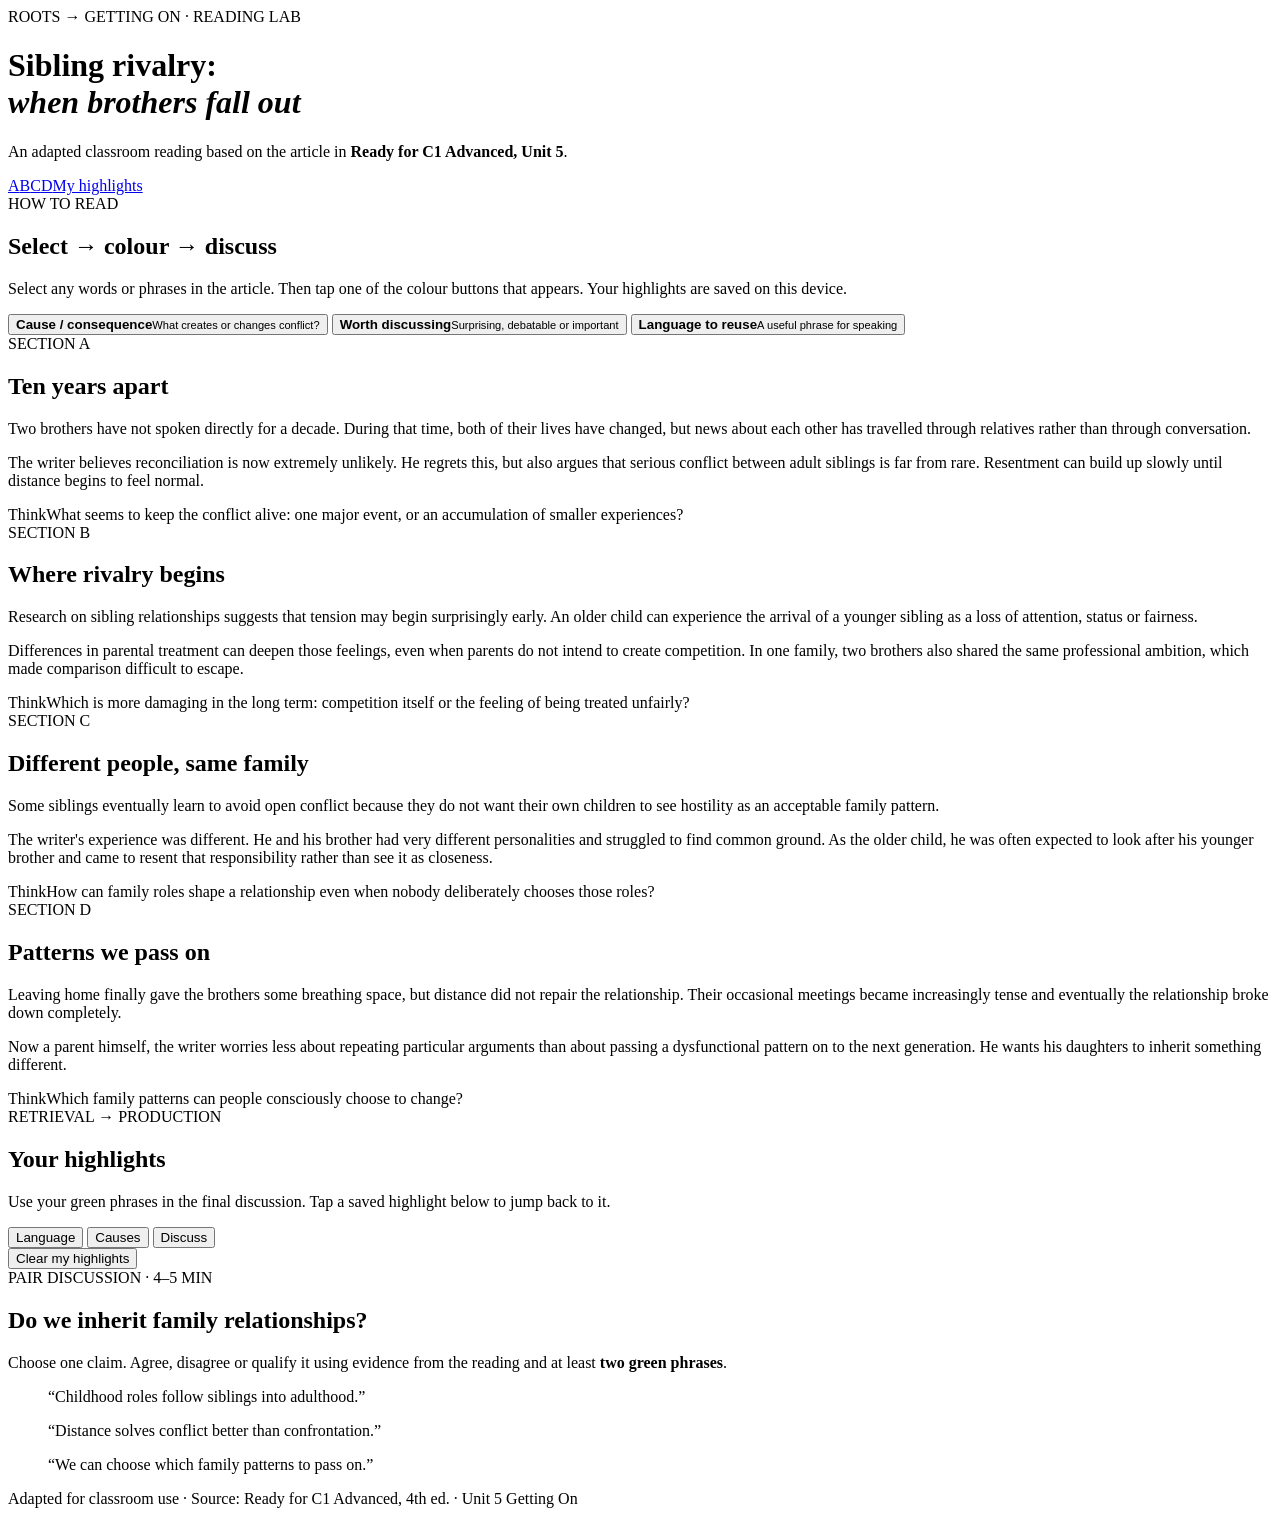
==== family-relationships/sibling-rivalry/index.html @ 8a6fe21a "Add family-relationships/sibling-rivalry/index.html" ====
<!doctype html>
<html lang="en">
<head>
<meta charset="utf-8">
<meta name="viewport" content="width=device-width,initial-scale=1,viewport-fit=cover">
<meta name="theme-color" content="#f7f4ed">
<title>Sibling Rivalry · Reading Lab</title>
<link rel="stylesheet" href="style.css">
</head>
<body>
<header class="hero">
  <div class="eyebrow">ROOTS → GETTING ON · READING LAB</div>
  <h1>Sibling rivalry:<br><em>when brothers fall out</em></h1>
  <p class="dek">An adapted classroom reading based on the article in <strong>Ready for C1 Advanced, Unit 5</strong>.</p>
</header>

<nav class="progress" aria-label="Article sections">
  <a href="#section-a">A</a><a href="#section-b">B</a><a href="#section-c">C</a><a href="#section-d">D</a><a href="#your-highlights">My highlights</a>
</nav>

<main>
<section class="instructions">
 <div>
  <div class="eyebrow">HOW TO READ</div>
  <h2>Select → colour → discuss</h2>
  <p>Select any words or phrases in the article. Then tap one of the colour buttons that appears. Your highlights are saved on this device.</p>
 </div>
 <div class="legend">
   <button data-color="cause" type="button"><i class="yellow"></i><b>Cause / consequence</b><small>What creates or changes conflict?</small></button>
   <button data-color="discuss" type="button"><i class="blue"></i><b>Worth discussing</b><small>Surprising, debatable or important</small></button>
   <button data-color="language" type="button"><i class="green"></i><b>Language to reuse</b><small>A useful phrase for speaking</small></button>
 </div>
</section>

<section class="article-section" id="section-a">
  <div class="section-kicker">SECTION A</div>
  <h2>Ten years apart</h2>
  <div class="selectable">
    <p>Two brothers have not spoken directly for a decade. During that time, both of their lives have changed, but news about each other has travelled through relatives rather than through conversation.</p>
    <p>The writer believes reconciliation is now extremely unlikely. He regrets this, but also argues that serious conflict between adult siblings is far from rare. Resentment can build up slowly until distance begins to feel normal.</p>
  </div>
  <div class="microtask"><span>Think</span>What seems to keep the conflict alive: one major event, or an accumulation of smaller experiences?</div>
</section>

<section class="article-section" id="section-b">
  <div class="section-kicker">SECTION B</div>
  <h2>Where rivalry begins</h2>
  <div class="selectable">
    <p>Research on sibling relationships suggests that tension may begin surprisingly early. An older child can experience the arrival of a younger sibling as a loss of attention, status or fairness.</p>
    <p>Differences in parental treatment can deepen those feelings, even when parents do not intend to create competition. In one family, two brothers also shared the same professional ambition, which made comparison difficult to escape.</p>
  </div>
  <div class="microtask"><span>Think</span>Which is more damaging in the long term: competition itself or the feeling of being treated unfairly?</div>
</section>

<section class="article-section" id="section-c">
  <div class="section-kicker">SECTION C</div>
  <h2>Different people, same family</h2>
  <div class="selectable">
    <p>Some siblings eventually learn to avoid open conflict because they do not want their own children to see hostility as an acceptable family pattern.</p>
    <p>The writer's experience was different. He and his brother had very different personalities and struggled to find common ground. As the older child, he was often expected to look after his younger brother and came to resent that responsibility rather than see it as closeness.</p>
  </div>
  <div class="microtask"><span>Think</span>How can family roles shape a relationship even when nobody deliberately chooses those roles?</div>
</section>

<section class="article-section" id="section-d">
  <div class="section-kicker">SECTION D</div>
  <h2>Patterns we pass on</h2>
  <div class="selectable">
    <p>Leaving home finally gave the brothers some breathing space, but distance did not repair the relationship. Their occasional meetings became increasingly tense and eventually the relationship broke down completely.</p>
    <p>Now a parent himself, the writer worries less about repeating particular arguments than about passing a dysfunctional pattern on to the next generation. He wants his daughters to inherit something different.</p>
  </div>
  <div class="microtask"><span>Think</span>Which family patterns can people consciously choose to change?</div>
</section>

<section class="collection" id="your-highlights">
 <div class="eyebrow">RETRIEVAL → PRODUCTION</div>
 <h2>Your highlights</h2>
 <p class="collection-intro">Use your green phrases in the final discussion. Tap a saved highlight below to jump back to it.</p>
 <div class="tabs">
   <button class="tab active" data-filter="language">Language</button>
   <button class="tab" data-filter="cause">Causes</button>
   <button class="tab" data-filter="discuss">Discuss</button>
 </div>
 <div id="highlight-list" class="highlight-list"></div>
 <button id="clear-all" class="clear" type="button">Clear my highlights</button>
</section>

<section class="final-task">
 <div class="eyebrow">PAIR DISCUSSION · 4–5 MIN</div>
 <h2>Do we inherit family relationships?</h2>
 <p>Choose one claim. Agree, disagree or qualify it using evidence from the reading and at least <strong>two green phrases</strong>.</p>
 <div class="claims">
   <blockquote>“Childhood roles follow siblings into adulthood.”</blockquote>
   <blockquote>“Distance solves conflict better than confrontation.”</blockquote>
   <blockquote>“We can choose which family patterns to pass on.”</blockquote>
 </div>
</section>
</main>

<div id="palette" class="palette" hidden>
 <button data-color="cause" aria-label="Highlight as cause or consequence"><i class="yellow"></i><span>Cause</span></button>
 <button data-color="discuss" aria-label="Highlight as worth discussing"><i class="blue"></i><span>Discuss</span></button>
 <button data-color="language" aria-label="Highlight as useful language"><i class="green"></i><span>Language</span></button>
 <button data-color="remove" aria-label="Remove highlight"><span>×</span><span>Remove</span></button>
</div>

<footer>Adapted for classroom use · Source: Ready for C1 Advanced, 4th ed. · Unit 5 Getting On</footer>
<script src="app.js"></script>
</body>
</html>
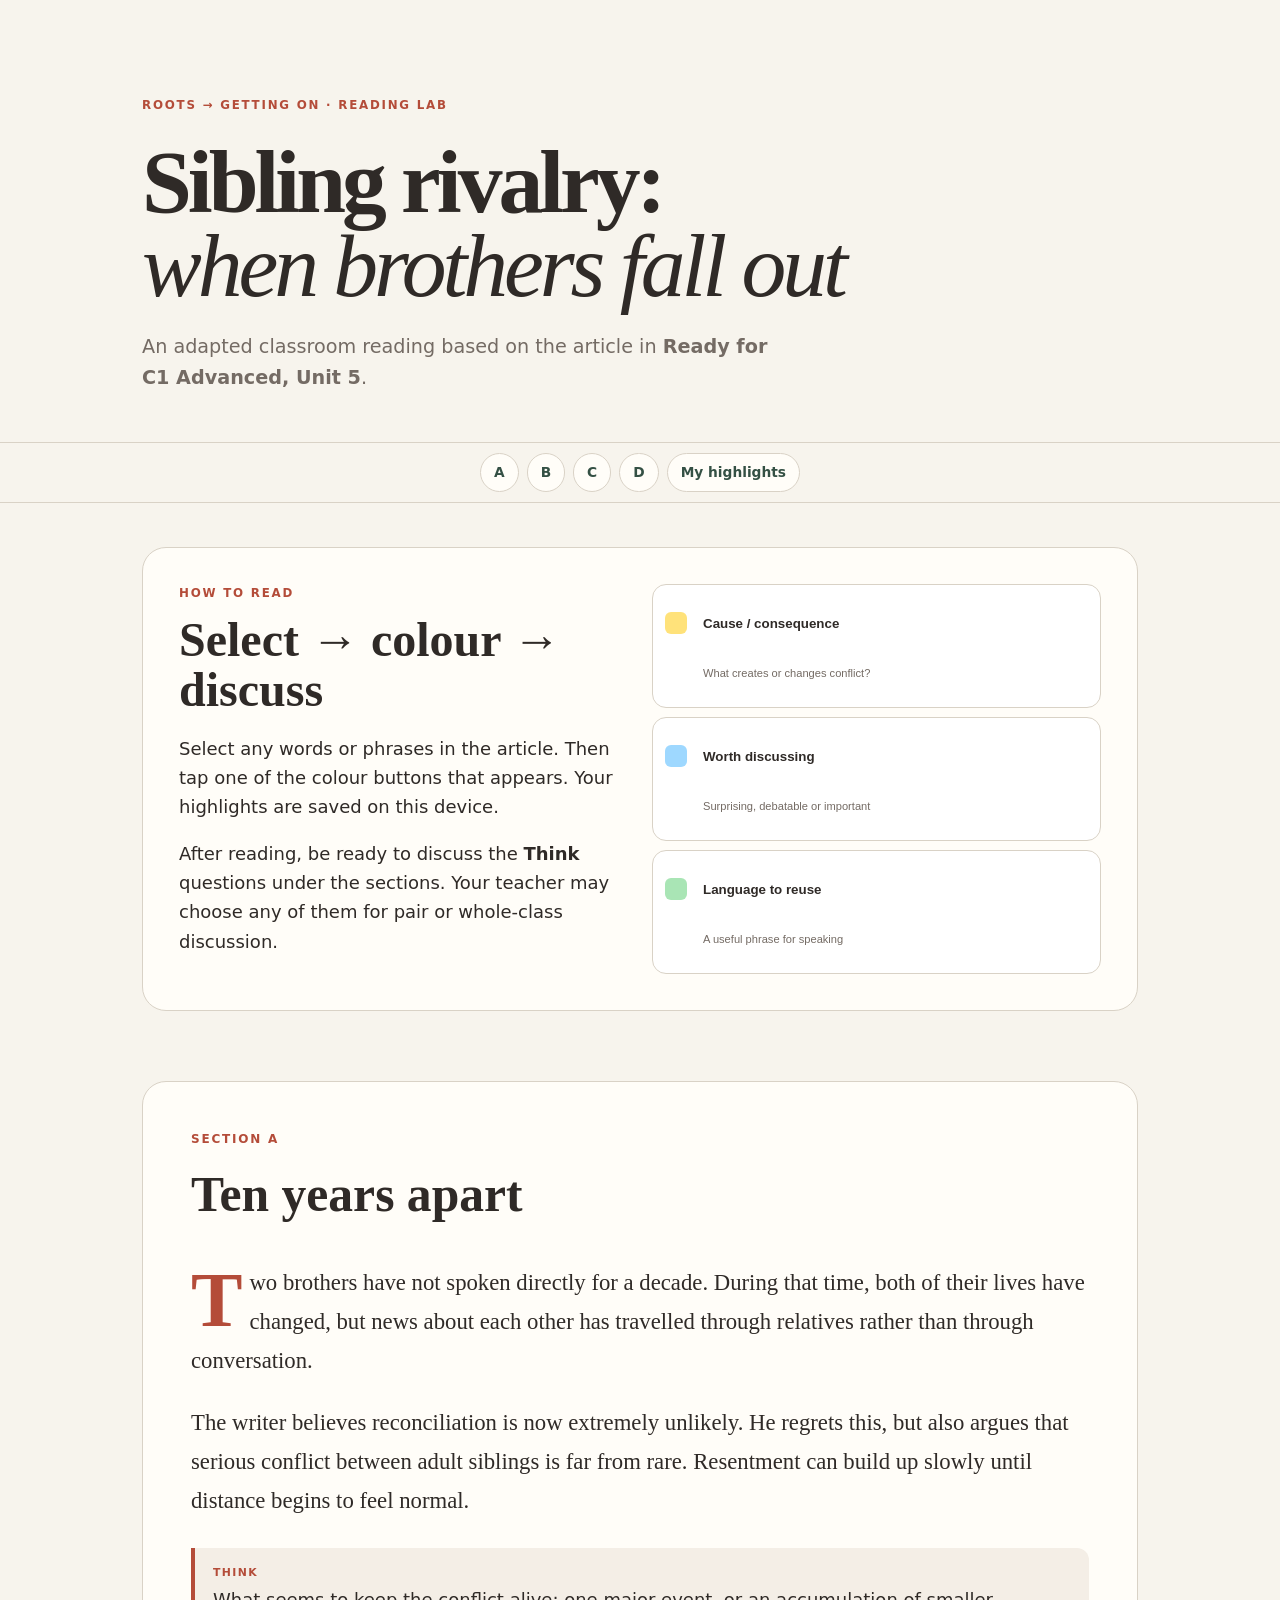
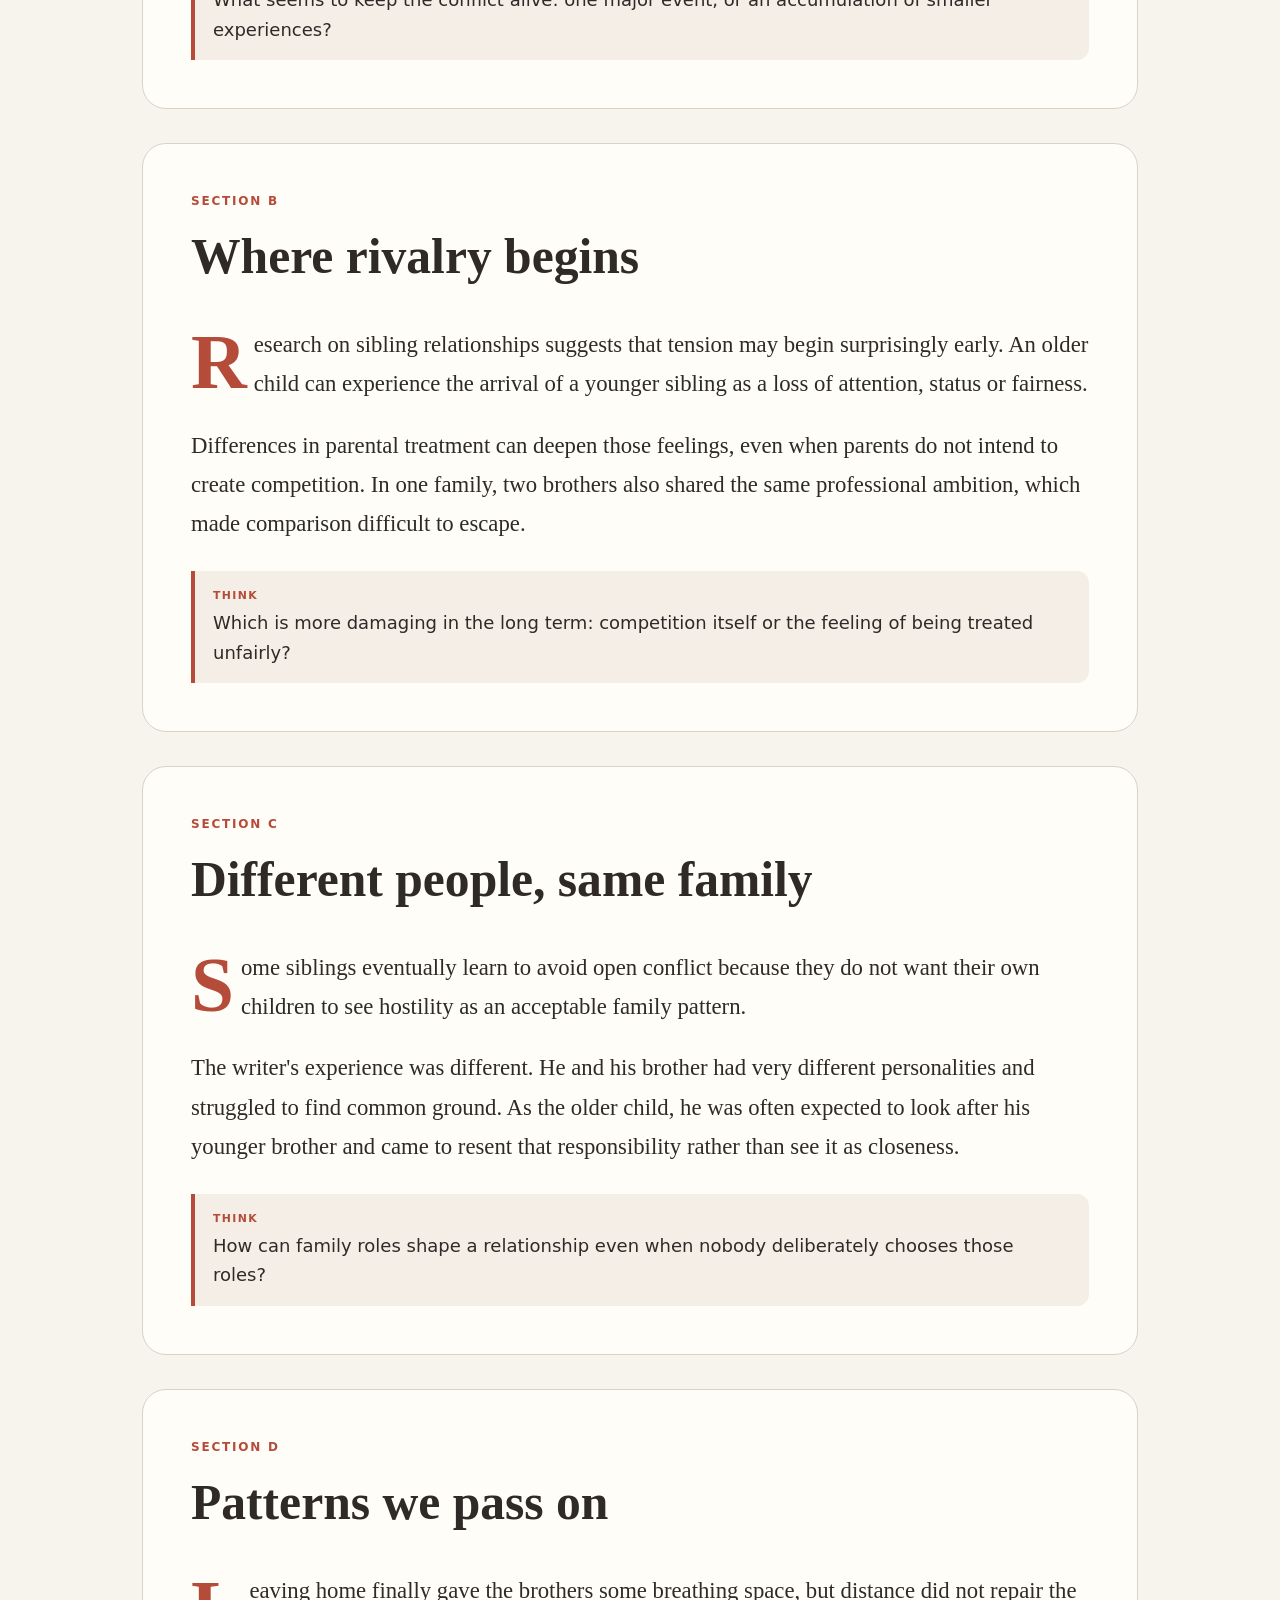
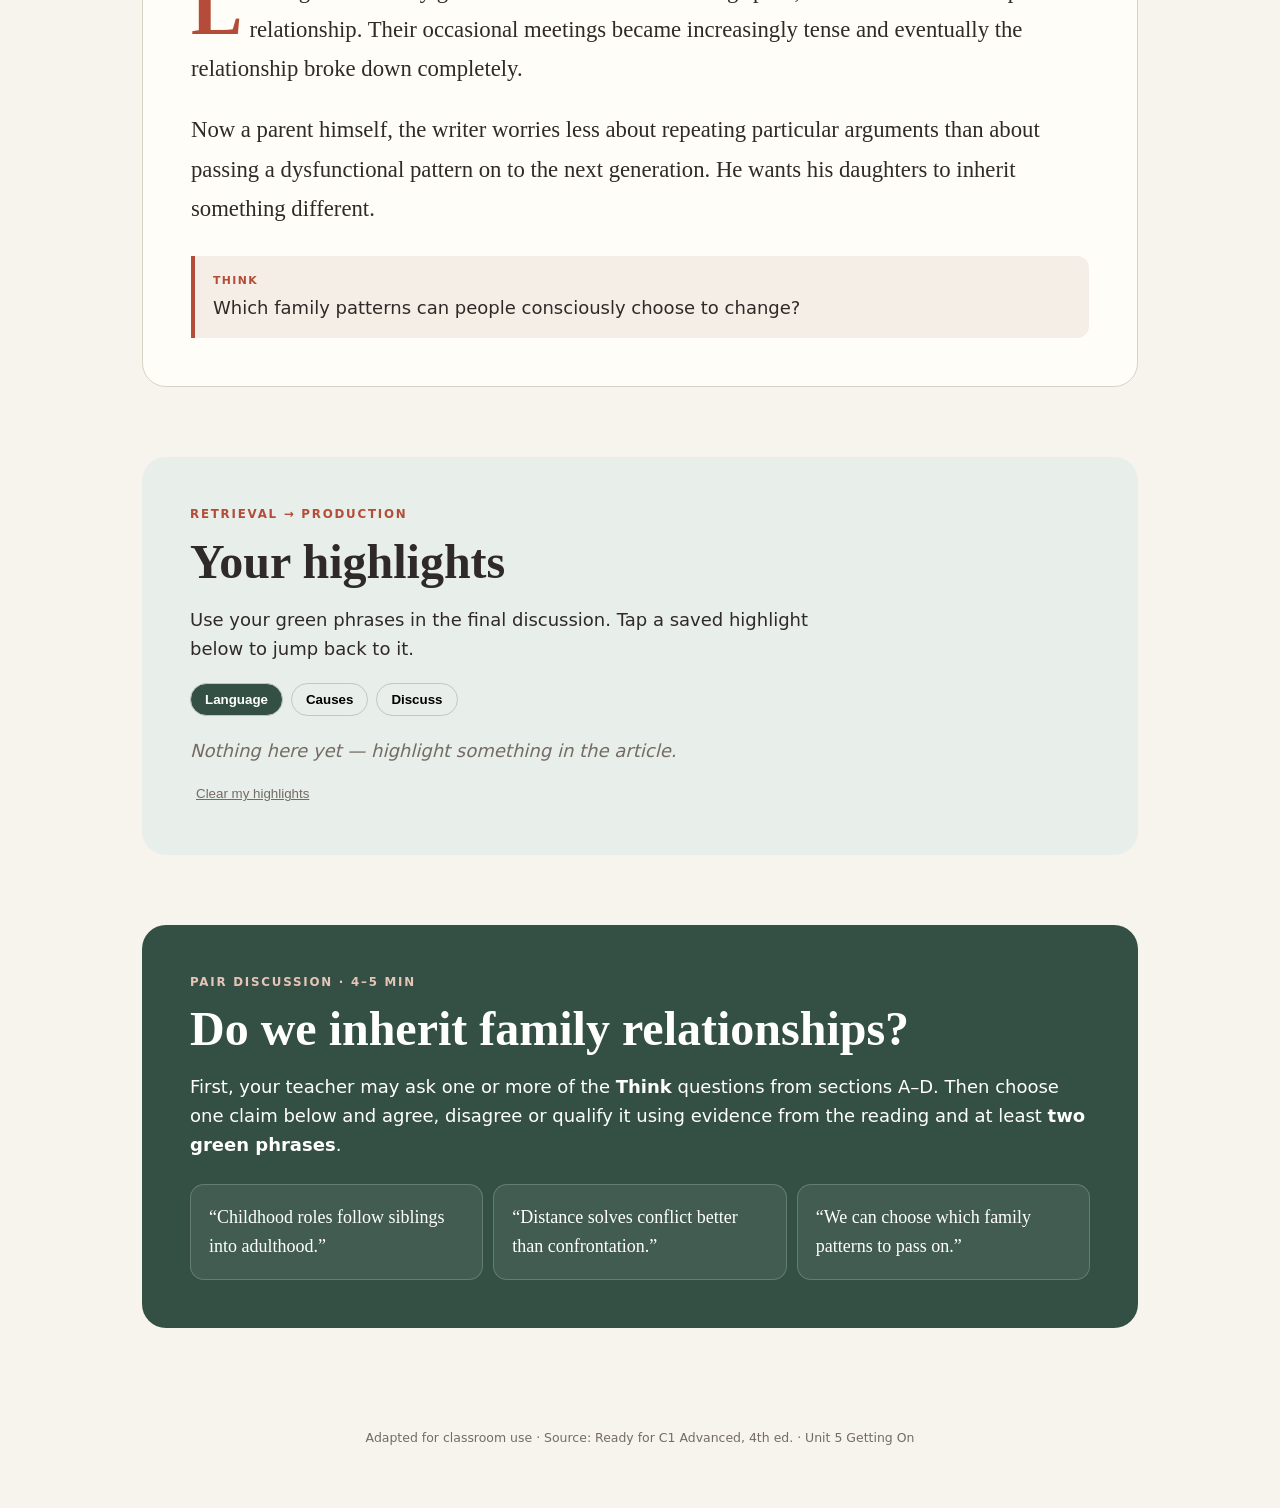
==== commit 05ed54ee: "Add teacher-led Think question note" ====
--- a/family-relationships/sibling-rivalry/index.html
+++ b/family-relationships/sibling-rivalry/index.html
@@ -24,6 +24,7 @@
   <div class="eyebrow">HOW TO READ</div>
   <h2>Select → colour → discuss</h2>
   <p>Select any words or phrases in the article. Then tap one of the colour buttons that appears. Your highlights are saved on this device.</p>
+  <p class="teacher-note">After reading, be ready to discuss the <strong>Think</strong> questions under the sections. Your teacher may choose any of them for pair or whole-class discussion.</p>
  </div>
  <div class="legend">
    <button data-color="cause" type="button"><i class="yellow"></i><b>Cause / consequence</b><small>What creates or changes conflict?</small></button>
@@ -88,7 +89,7 @@
 <section class="final-task">
  <div class="eyebrow">PAIR DISCUSSION · 4–5 MIN</div>
  <h2>Do we inherit family relationships?</h2>
- <p>Choose one claim. Agree, disagree or qualify it using evidence from the reading and at least <strong>two green phrases</strong>.</p>
+ <p>First, your teacher may ask one or more of the <strong>Think</strong> questions from sections A–D. Then choose one claim below and agree, disagree or qualify it using evidence from the reading and at least <strong>two green phrases</strong>.</p>
  <div class="claims">
    <blockquote>“Childhood roles follow siblings into adulthood.”</blockquote>
    <blockquote>“Distance solves conflict better than confrontation.”</blockquote>
--- a/family-relationships/sibling-rivalry/style.css
+++ b/family-relationships/sibling-rivalry/style.css
@@ -0,0 +1,13 @@
+:root{--paper:#f7f4ed;--ink:#2f2a27;--muted:#746b64;--rust:#b44c39;--green:#345044;--line:#d9d2c6;--yellow:#ffe27a;--blue:#9ed8ff;--mint:#a9e5b5;--white:#fffdf8}
+*{box-sizing:border-box}html{scroll-behavior:smooth}body{margin:0;background:var(--paper);color:var(--ink);font-family:Inter,ui-sans-serif,system-ui,-apple-system,BlinkMacSystemFont,"Segoe UI",sans-serif;line-height:1.62}
+.hero{max-width:920px;margin:auto;padding:clamp(46px,8vw,96px) 22px 30px}.eyebrow{font-size:.74rem;letter-spacing:.15em;font-weight:800;color:var(--rust);text-transform:uppercase}.hero h1{font-family:Georgia,serif;font-size:clamp(2.5rem,7vw,5.6rem);line-height:.94;letter-spacing:-.045em;margin:.28em 0 .25em}.hero h1 em{font-weight:400}.dek{max-width:650px;color:var(--muted);font-size:clamp(1rem,2vw,1.2rem)}
+.progress{position:sticky;top:0;z-index:20;display:flex;justify-content:center;gap:8px;padding:10px 12px;background:rgba(247,244,237,.94);backdrop-filter:blur(10px);border-block:1px solid var(--line)}.progress a{color:var(--green);text-decoration:none;font-weight:800;border:1px solid var(--line);background:var(--white);border-radius:999px;padding:7px 13px;font-size:.86rem}
+main{max-width:920px;margin:auto;padding:0 22px}.instructions{display:grid;grid-template-columns:1fr 1fr;gap:24px;margin:44px 0 70px;padding:clamp(20px,4vw,36px);background:var(--white);border:1px solid var(--line);border-radius:24px}.instructions h2,.collection h2,.final-task h2{font-family:Georgia,serif;font-size:clamp(1.8rem,4vw,3rem);line-height:1.05;margin:.25em 0}.legend{display:grid;gap:9px}.legend button{display:grid;grid-template-columns:28px 1fr;text-align:left;gap:0 10px;align-items:center;border:1px solid var(--line);background:#fff;border-radius:14px;padding:11px 12px;color:var(--ink)}.legend i,.palette i{width:22px;height:22px;border-radius:6px;display:block}.legend small{grid-column:2;color:var(--muted)}.yellow{background:var(--yellow)}.blue{background:var(--blue)}.green{background:var(--mint)}
+.article-section{scroll-margin-top:72px;margin:0 0 34px;padding:clamp(25px,5vw,48px);background:var(--white);border:1px solid var(--line);border-radius:24px}.section-kicker{color:var(--rust);font-size:.75rem;font-weight:900;letter-spacing:.15em}.article-section h2{font-family:Georgia,serif;font-size:clamp(1.8rem,4vw,3.1rem);margin:.12em 0 .55em}.selectable{font-family:Georgia,serif;font-size:clamp(1.13rem,2.3vw,1.42rem);line-height:1.72}.selectable p:first-child:first-letter{float:left;font-size:3.4em;line-height:.75;padding:.12em .09em 0 0;color:var(--rust);font-weight:bold}.microtask{margin-top:28px;padding:16px 18px;border-left:4px solid var(--rust);background:#f4eee6;border-radius:0 12px 12px 0}.microtask span{display:block;text-transform:uppercase;letter-spacing:.13em;font-size:.68rem;font-weight:900;color:var(--rust);margin-bottom:4px}
+mark.hl{border-radius:.18em;padding:.04em .03em;cursor:pointer}.hl-cause{background:var(--yellow)}.hl-discuss{background:var(--blue)}.hl-language{background:var(--mint)}
+.palette{position:fixed;z-index:99;left:50%;bottom:max(18px,env(safe-area-inset-bottom));transform:translateX(-50%);display:flex;gap:6px;background:#2f2a27;color:white;padding:8px;border-radius:16px;box-shadow:0 12px 40px #0004;max-width:calc(100vw - 20px)}.palette[hidden]{display:none}.palette button{border:0;background:#48413d;color:#fff;border-radius:10px;padding:9px 10px;display:flex;align-items:center;gap:6px;font-weight:700}.palette i{width:17px;height:17px}
+.collection,.final-task{scroll-margin-top:72px;margin:70px 0;padding:clamp(24px,5vw,48px);border-radius:24px}.collection{background:#e8eee9}.collection-intro{max-width:650px}.tabs{display:flex;gap:8px;flex-wrap:wrap;margin:20px 0}.tab{border:1px solid #bdc9c0;background:transparent;border-radius:999px;padding:8px 14px;font-weight:800}.tab.active{background:var(--green);color:white}.highlight-list{display:grid;gap:9px}.saved{border:0;text-align:left;padding:12px 14px;border-radius:11px;font:inherit}.saved.language{background:var(--mint)}.saved.cause{background:var(--yellow)}.saved.discuss{background:var(--blue)}.empty{color:var(--muted);font-style:italic}.clear{margin-top:20px;border:0;background:transparent;text-decoration:underline;color:var(--muted)}.final-task{background:var(--green);color:white}.final-task .eyebrow{color:#e7c4b8}.claims{display:grid;grid-template-columns:repeat(3,1fr);gap:10px;margin-top:24px}.claims blockquote{margin:0;padding:18px;background:#ffffff12;border:1px solid #ffffff30;border-radius:14px;font-family:Georgia,serif}
+footer{text-align:center;color:var(--muted);font-size:.78rem;padding:30px 20px 60px}
+@media(max-width:700px){.instructions{grid-template-columns:1fr}.claims{grid-template-columns:1fr}.progress{justify-content:flex-start;overflow:auto}.progress a{white-space:nowrap}.palette span:not(:first-child){font-size:.75rem}.article-section{padding:24px 20px}.selectable{font-size:1.14rem}}
+@media(min-width:1200px){body{font-size:18px}.hero,main{max-width:1040px}}
+@media(pointer:coarse){button,.progress a{min-height:44px}}
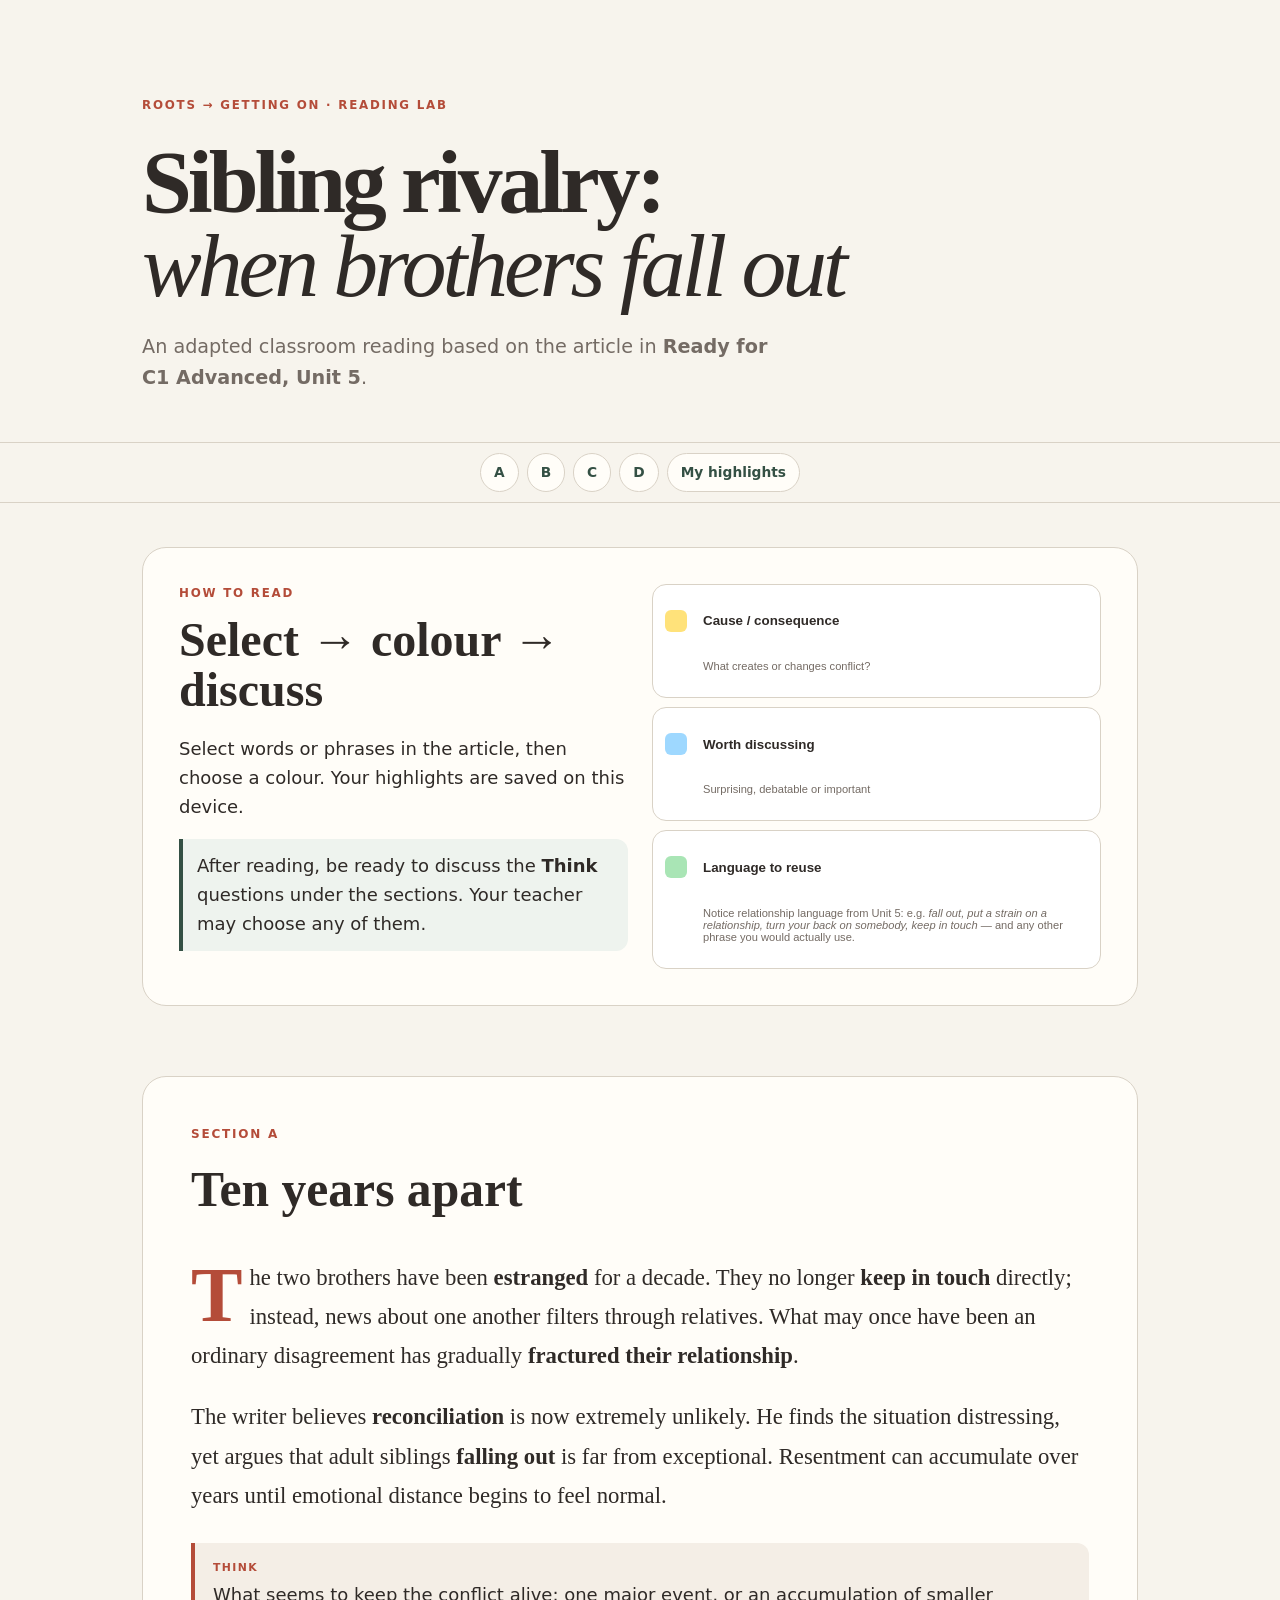
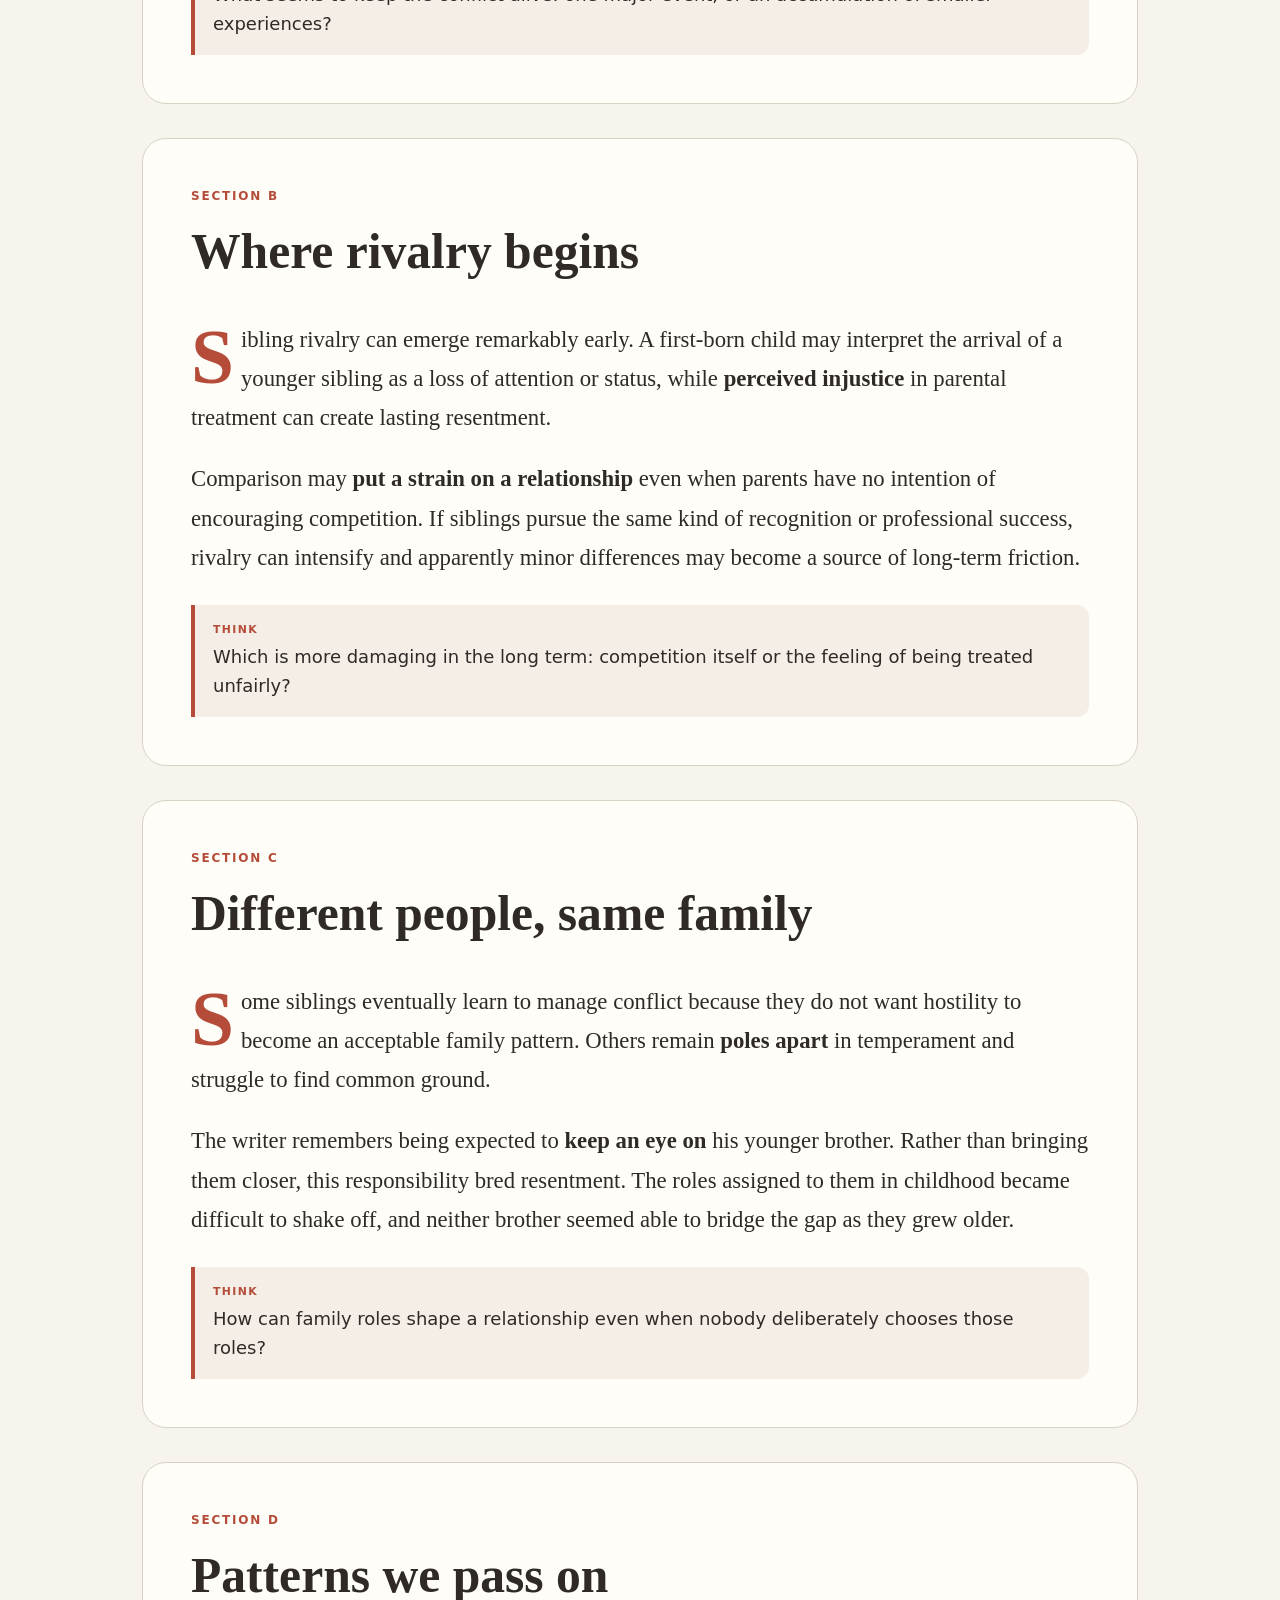
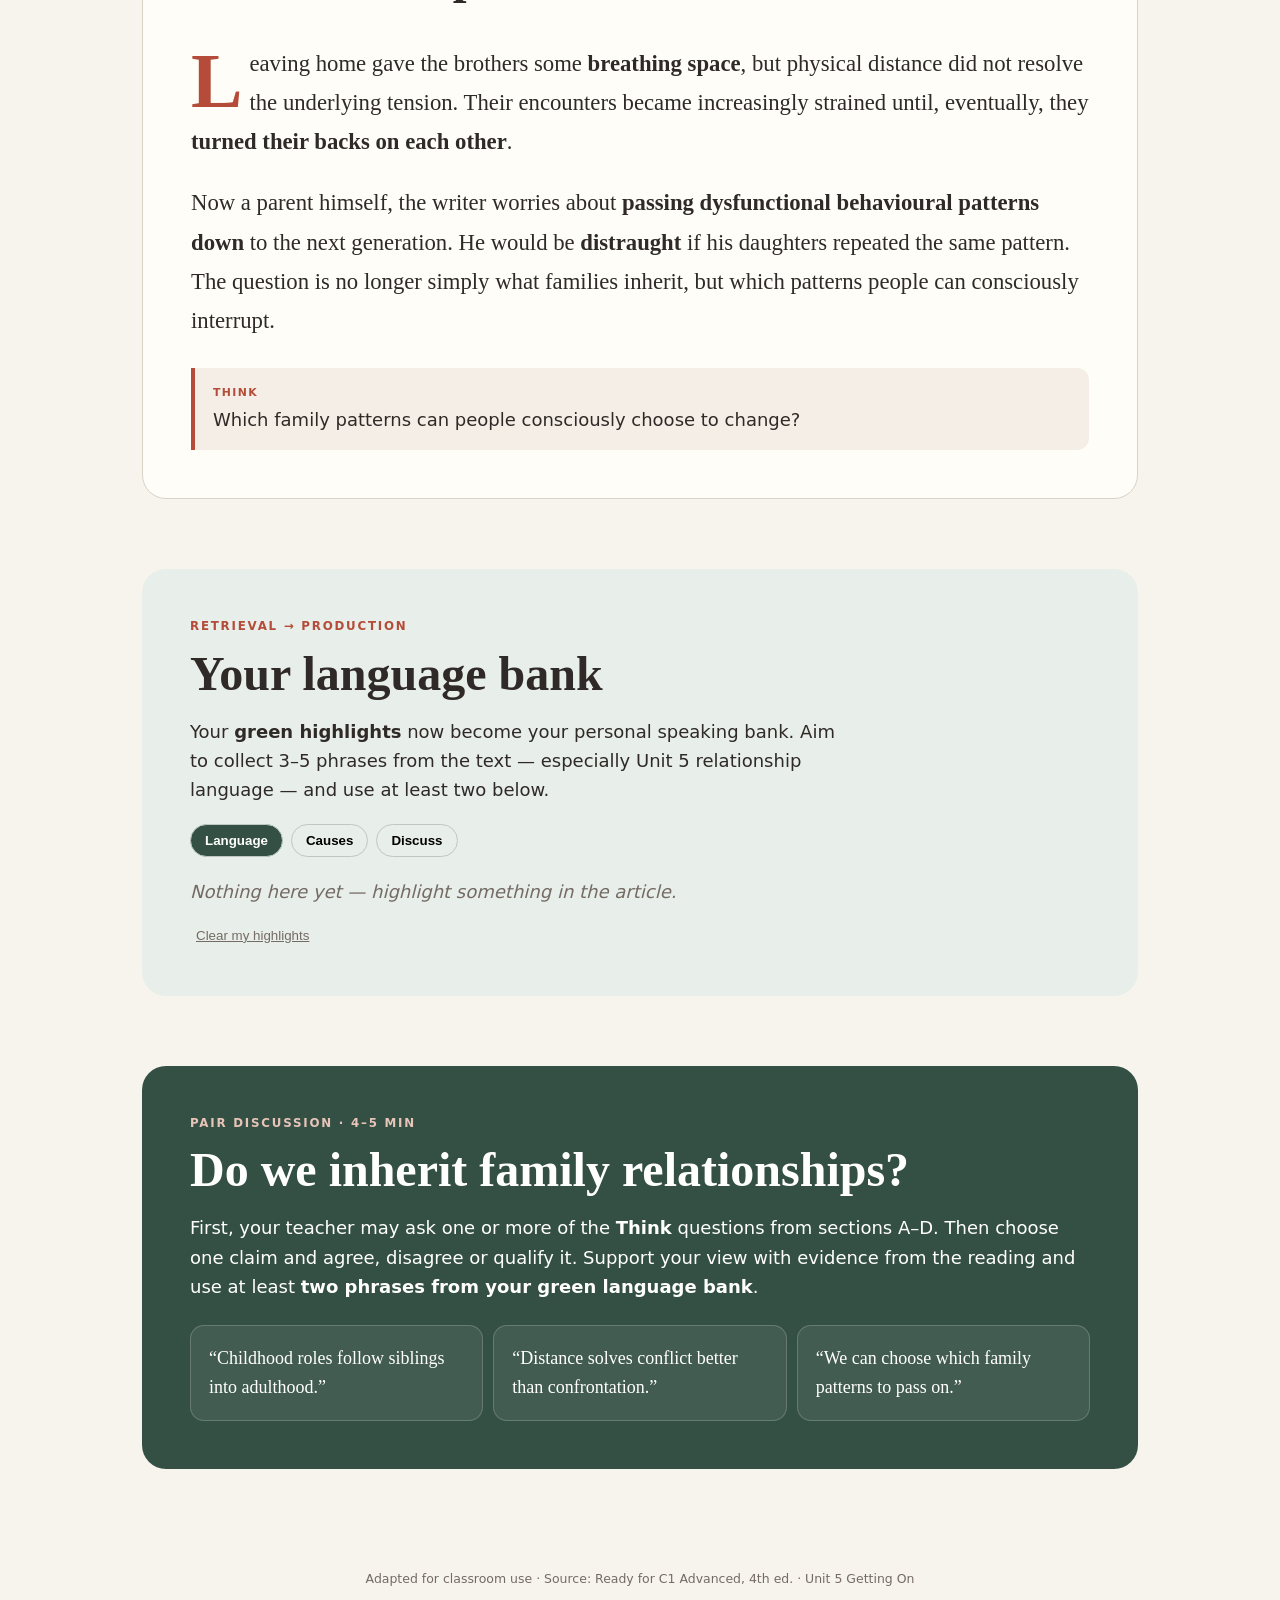
==== commit 504786ea: "Enrich reading with Unit 5 vocabulary and connect language highlighting to speaking" ====
--- a/family-relationships/sibling-rivalry/index.html
+++ b/family-relationships/sibling-rivalry/index.html
@@ -13,99 +13,69 @@
   <h1>Sibling rivalry:<br><em>when brothers fall out</em></h1>
   <p class="dek">An adapted classroom reading based on the article in <strong>Ready for C1 Advanced, Unit 5</strong>.</p>
 </header>
-
-<nav class="progress" aria-label="Article sections">
-  <a href="#section-a">A</a><a href="#section-b">B</a><a href="#section-c">C</a><a href="#section-d">D</a><a href="#your-highlights">My highlights</a>
-</nav>
-
+<nav class="progress" aria-label="Article sections"><a href="#section-a">A</a><a href="#section-b">B</a><a href="#section-c">C</a><a href="#section-d">D</a><a href="#your-highlights">My highlights</a></nav>
 <main>
 <section class="instructions">
- <div>
-  <div class="eyebrow">HOW TO READ</div>
-  <h2>Select → colour → discuss</h2>
-  <p>Select any words or phrases in the article. Then tap one of the colour buttons that appears. Your highlights are saved on this device.</p>
-  <p class="teacher-note">After reading, be ready to discuss the <strong>Think</strong> questions under the sections. Your teacher may choose any of them for pair or whole-class discussion.</p>
+ <div><div class="eyebrow">HOW TO READ</div><h2>Select → colour → discuss</h2>
+  <p>Select words or phrases in the article, then choose a colour. Your highlights are saved on this device.</p>
+  <p class="teacher-note">After reading, be ready to discuss the <strong>Think</strong> questions under the sections. Your teacher may choose any of them.</p>
  </div>
  <div class="legend">
    <button data-color="cause" type="button"><i class="yellow"></i><b>Cause / consequence</b><small>What creates or changes conflict?</small></button>
    <button data-color="discuss" type="button"><i class="blue"></i><b>Worth discussing</b><small>Surprising, debatable or important</small></button>
-   <button data-color="language" type="button"><i class="green"></i><b>Language to reuse</b><small>A useful phrase for speaking</small></button>
+   <button data-color="language" type="button"><i class="green"></i><b>Language to reuse</b><small>Notice relationship language from Unit 5: e.g. <em>fall out, put a strain on a relationship, turn your back on somebody, keep in touch</em> — and any other phrase you would actually use.</small></button>
  </div>
 </section>
 
 <section class="article-section" id="section-a">
-  <div class="section-kicker">SECTION A</div>
-  <h2>Ten years apart</h2>
+  <div class="section-kicker">SECTION A</div><h2>Ten years apart</h2>
   <div class="selectable">
-    <p>Two brothers have not spoken directly for a decade. During that time, both of their lives have changed, but news about each other has travelled through relatives rather than through conversation.</p>
-    <p>The writer believes reconciliation is now extremely unlikely. He regrets this, but also argues that serious conflict between adult siblings is far from rare. Resentment can build up slowly until distance begins to feel normal.</p>
+    <p>The two brothers have been <strong>estranged</strong> for a decade. They no longer <strong>keep in touch</strong> directly; instead, news about one another filters through relatives. What may once have been an ordinary disagreement has gradually <strong>fractured their relationship</strong>.</p>
+    <p>The writer believes <strong>reconciliation</strong> is now extremely unlikely. He finds the situation distressing, yet argues that adult siblings <strong>falling out</strong> is far from exceptional. Resentment can accumulate over years until emotional distance begins to feel normal.</p>
   </div>
   <div class="microtask"><span>Think</span>What seems to keep the conflict alive: one major event, or an accumulation of smaller experiences?</div>
 </section>
 
 <section class="article-section" id="section-b">
-  <div class="section-kicker">SECTION B</div>
-  <h2>Where rivalry begins</h2>
+  <div class="section-kicker">SECTION B</div><h2>Where rivalry begins</h2>
   <div class="selectable">
-    <p>Research on sibling relationships suggests that tension may begin surprisingly early. An older child can experience the arrival of a younger sibling as a loss of attention, status or fairness.</p>
-    <p>Differences in parental treatment can deepen those feelings, even when parents do not intend to create competition. In one family, two brothers also shared the same professional ambition, which made comparison difficult to escape.</p>
+    <p>Sibling rivalry can emerge remarkably early. A first-born child may interpret the arrival of a younger sibling as a loss of attention or status, while <strong>perceived injustice</strong> in parental treatment can create lasting resentment.</p>
+    <p>Comparison may <strong>put a strain on a relationship</strong> even when parents have no intention of encouraging competition. If siblings pursue the same kind of recognition or professional success, rivalry can intensify and apparently minor differences may become a source of long-term friction.</p>
   </div>
   <div class="microtask"><span>Think</span>Which is more damaging in the long term: competition itself or the feeling of being treated unfairly?</div>
 </section>
 
 <section class="article-section" id="section-c">
-  <div class="section-kicker">SECTION C</div>
-  <h2>Different people, same family</h2>
+  <div class="section-kicker">SECTION C</div><h2>Different people, same family</h2>
   <div class="selectable">
-    <p>Some siblings eventually learn to avoid open conflict because they do not want their own children to see hostility as an acceptable family pattern.</p>
-    <p>The writer's experience was different. He and his brother had very different personalities and struggled to find common ground. As the older child, he was often expected to look after his younger brother and came to resent that responsibility rather than see it as closeness.</p>
+    <p>Some siblings eventually learn to manage conflict because they do not want hostility to become an acceptable family pattern. Others remain <strong>poles apart</strong> in temperament and struggle to find common ground.</p>
+    <p>The writer remembers being expected to <strong>keep an eye on</strong> his younger brother. Rather than bringing them closer, this responsibility bred resentment. The roles assigned to them in childhood became difficult to shake off, and neither brother seemed able to bridge the gap as they grew older.</p>
   </div>
   <div class="microtask"><span>Think</span>How can family roles shape a relationship even when nobody deliberately chooses those roles?</div>
 </section>
 
 <section class="article-section" id="section-d">
-  <div class="section-kicker">SECTION D</div>
-  <h2>Patterns we pass on</h2>
+  <div class="section-kicker">SECTION D</div><h2>Patterns we pass on</h2>
   <div class="selectable">
-    <p>Leaving home finally gave the brothers some breathing space, but distance did not repair the relationship. Their occasional meetings became increasingly tense and eventually the relationship broke down completely.</p>
-    <p>Now a parent himself, the writer worries less about repeating particular arguments than about passing a dysfunctional pattern on to the next generation. He wants his daughters to inherit something different.</p>
+    <p>Leaving home gave the brothers some <strong>breathing space</strong>, but physical distance did not resolve the underlying tension. Their encounters became increasingly strained until, eventually, they <strong>turned their backs on each other</strong>.</p>
+    <p>Now a parent himself, the writer worries about <strong>passing dysfunctional behavioural patterns down</strong> to the next generation. He would be <strong>distraught</strong> if his daughters repeated the same pattern. The question is no longer simply what families inherit, but which patterns people can consciously interrupt.</p>
   </div>
   <div class="microtask"><span>Think</span>Which family patterns can people consciously choose to change?</div>
 </section>
 
 <section class="collection" id="your-highlights">
- <div class="eyebrow">RETRIEVAL → PRODUCTION</div>
- <h2>Your highlights</h2>
- <p class="collection-intro">Use your green phrases in the final discussion. Tap a saved highlight below to jump back to it.</p>
- <div class="tabs">
-   <button class="tab active" data-filter="language">Language</button>
-   <button class="tab" data-filter="cause">Causes</button>
-   <button class="tab" data-filter="discuss">Discuss</button>
- </div>
- <div id="highlight-list" class="highlight-list"></div>
- <button id="clear-all" class="clear" type="button">Clear my highlights</button>
+ <div class="eyebrow">RETRIEVAL → PRODUCTION</div><h2>Your language bank</h2>
+ <p class="collection-intro">Your <strong>green highlights</strong> now become your personal speaking bank. Aim to collect 3–5 phrases from the text — especially Unit 5 relationship language — and use at least two below.</p>
+ <div class="tabs"><button class="tab active" data-filter="language">Language</button><button class="tab" data-filter="cause">Causes</button><button class="tab" data-filter="discuss">Discuss</button></div>
+ <div id="highlight-list" class="highlight-list"></div><button id="clear-all" class="clear" type="button">Clear my highlights</button>
 </section>
 
 <section class="final-task">
- <div class="eyebrow">PAIR DISCUSSION · 4–5 MIN</div>
- <h2>Do we inherit family relationships?</h2>
- <p>First, your teacher may ask one or more of the <strong>Think</strong> questions from sections A–D. Then choose one claim below and agree, disagree or qualify it using evidence from the reading and at least <strong>two green phrases</strong>.</p>
- <div class="claims">
-   <blockquote>“Childhood roles follow siblings into adulthood.”</blockquote>
-   <blockquote>“Distance solves conflict better than confrontation.”</blockquote>
-   <blockquote>“We can choose which family patterns to pass on.”</blockquote>
- </div>
+ <div class="eyebrow">PAIR DISCUSSION · 4–5 MIN</div><h2>Do we inherit family relationships?</h2>
+ <p>First, your teacher may ask one or more of the <strong>Think</strong> questions from sections A–D. Then choose one claim and agree, disagree or qualify it. Support your view with evidence from the reading and use at least <strong>two phrases from your green language bank</strong>.</p>
+ <div class="claims"><blockquote>“Childhood roles follow siblings into adulthood.”</blockquote><blockquote>“Distance solves conflict better than confrontation.”</blockquote><blockquote>“We can choose which family patterns to pass on.”</blockquote></div>
 </section>
 </main>
-
-<div id="palette" class="palette" hidden>
- <button data-color="cause" aria-label="Highlight as cause or consequence"><i class="yellow"></i><span>Cause</span></button>
- <button data-color="discuss" aria-label="Highlight as worth discussing"><i class="blue"></i><span>Discuss</span></button>
- <button data-color="language" aria-label="Highlight as useful language"><i class="green"></i><span>Language</span></button>
- <button data-color="remove" aria-label="Remove highlight"><span>×</span><span>Remove</span></button>
-</div>
-
-<footer>Adapted for classroom use · Source: Ready for C1 Advanced, 4th ed. · Unit 5 Getting On</footer>
-<script src="app.js"></script>
-</body>
-</html>+<div id="palette" class="palette" hidden><button data-color="cause"><i class="yellow"></i><span>Cause</span></button><button data-color="discuss"><i class="blue"></i><span>Discuss</span></button><button data-color="language"><i class="green"></i><span>Language</span></button><button data-color="remove"><span>×</span><span>Remove</span></button></div>
+<footer>Adapted for classroom use · Source: Ready for C1 Advanced, 4th ed. · Unit 5 Getting On</footer><script src="app.js"></script>
+</body></html>
--- a/family-relationships/sibling-rivalry/style.css
+++ b/family-relationships/sibling-rivalry/style.css
@@ -2,7 +2,7 @@
 *{box-sizing:border-box}html{scroll-behavior:smooth}body{margin:0;background:var(--paper);color:var(--ink);font-family:Inter,ui-sans-serif,system-ui,-apple-system,BlinkMacSystemFont,"Segoe UI",sans-serif;line-height:1.62}
 .hero{max-width:920px;margin:auto;padding:clamp(46px,8vw,96px) 22px 30px}.eyebrow{font-size:.74rem;letter-spacing:.15em;font-weight:800;color:var(--rust);text-transform:uppercase}.hero h1{font-family:Georgia,serif;font-size:clamp(2.5rem,7vw,5.6rem);line-height:.94;letter-spacing:-.045em;margin:.28em 0 .25em}.hero h1 em{font-weight:400}.dek{max-width:650px;color:var(--muted);font-size:clamp(1rem,2vw,1.2rem)}
 .progress{position:sticky;top:0;z-index:20;display:flex;justify-content:center;gap:8px;padding:10px 12px;background:rgba(247,244,237,.94);backdrop-filter:blur(10px);border-block:1px solid var(--line)}.progress a{color:var(--green);text-decoration:none;font-weight:800;border:1px solid var(--line);background:var(--white);border-radius:999px;padding:7px 13px;font-size:.86rem}
-main{max-width:920px;margin:auto;padding:0 22px}.instructions{display:grid;grid-template-columns:1fr 1fr;gap:24px;margin:44px 0 70px;padding:clamp(20px,4vw,36px);background:var(--white);border:1px solid var(--line);border-radius:24px}.instructions h2,.collection h2,.final-task h2{font-family:Georgia,serif;font-size:clamp(1.8rem,4vw,3rem);line-height:1.05;margin:.25em 0}.legend{display:grid;gap:9px}.legend button{display:grid;grid-template-columns:28px 1fr;text-align:left;gap:0 10px;align-items:center;border:1px solid var(--line);background:#fff;border-radius:14px;padding:11px 12px;color:var(--ink)}.legend i,.palette i{width:22px;height:22px;border-radius:6px;display:block}.legend small{grid-column:2;color:var(--muted)}.yellow{background:var(--yellow)}.blue{background:var(--blue)}.green{background:var(--mint)}
+main{max-width:920px;margin:auto;padding:0 22px}.instructions{display:grid;grid-template-columns:1fr 1fr;gap:24px;margin:44px 0 70px;padding:clamp(20px,4vw,36px);background:var(--white);border:1px solid var(--line);border-radius:24px}.instructions h2,.collection h2,.final-task h2{font-family:Georgia,serif;font-size:clamp(1.8rem,4vw,3rem);line-height:1.05;margin:.25em 0}.teacher-note{margin-top:18px;padding:12px 14px;border-left:4px solid var(--green);background:#eef3ee;border-radius:0 12px 12px 0;color:var(--ink)}.legend{display:grid;gap:9px}.legend button{display:grid;grid-template-columns:28px 1fr;text-align:left;gap:0 10px;align-items:center;border:1px solid var(--line);background:#fff;border-radius:14px;padding:11px 12px;color:var(--ink)}.legend i,.palette i{width:22px;height:22px;border-radius:6px;display:block}.legend small{grid-column:2;color:var(--muted)}.yellow{background:var(--yellow)}.blue{background:var(--blue)}.green{background:var(--mint)}
 .article-section{scroll-margin-top:72px;margin:0 0 34px;padding:clamp(25px,5vw,48px);background:var(--white);border:1px solid var(--line);border-radius:24px}.section-kicker{color:var(--rust);font-size:.75rem;font-weight:900;letter-spacing:.15em}.article-section h2{font-family:Georgia,serif;font-size:clamp(1.8rem,4vw,3.1rem);margin:.12em 0 .55em}.selectable{font-family:Georgia,serif;font-size:clamp(1.13rem,2.3vw,1.42rem);line-height:1.72}.selectable p:first-child:first-letter{float:left;font-size:3.4em;line-height:.75;padding:.12em .09em 0 0;color:var(--rust);font-weight:bold}.microtask{margin-top:28px;padding:16px 18px;border-left:4px solid var(--rust);background:#f4eee6;border-radius:0 12px 12px 0}.microtask span{display:block;text-transform:uppercase;letter-spacing:.13em;font-size:.68rem;font-weight:900;color:var(--rust);margin-bottom:4px}
 mark.hl{border-radius:.18em;padding:.04em .03em;cursor:pointer}.hl-cause{background:var(--yellow)}.hl-discuss{background:var(--blue)}.hl-language{background:var(--mint)}
 .palette{position:fixed;z-index:99;left:50%;bottom:max(18px,env(safe-area-inset-bottom));transform:translateX(-50%);display:flex;gap:6px;background:#2f2a27;color:white;padding:8px;border-radius:16px;box-shadow:0 12px 40px #0004;max-width:calc(100vw - 20px)}.palette[hidden]{display:none}.palette button{border:0;background:#48413d;color:#fff;border-radius:10px;padding:9px 10px;display:flex;align-items:center;gap:6px;font-weight:700}.palette i{width:17px;height:17px}
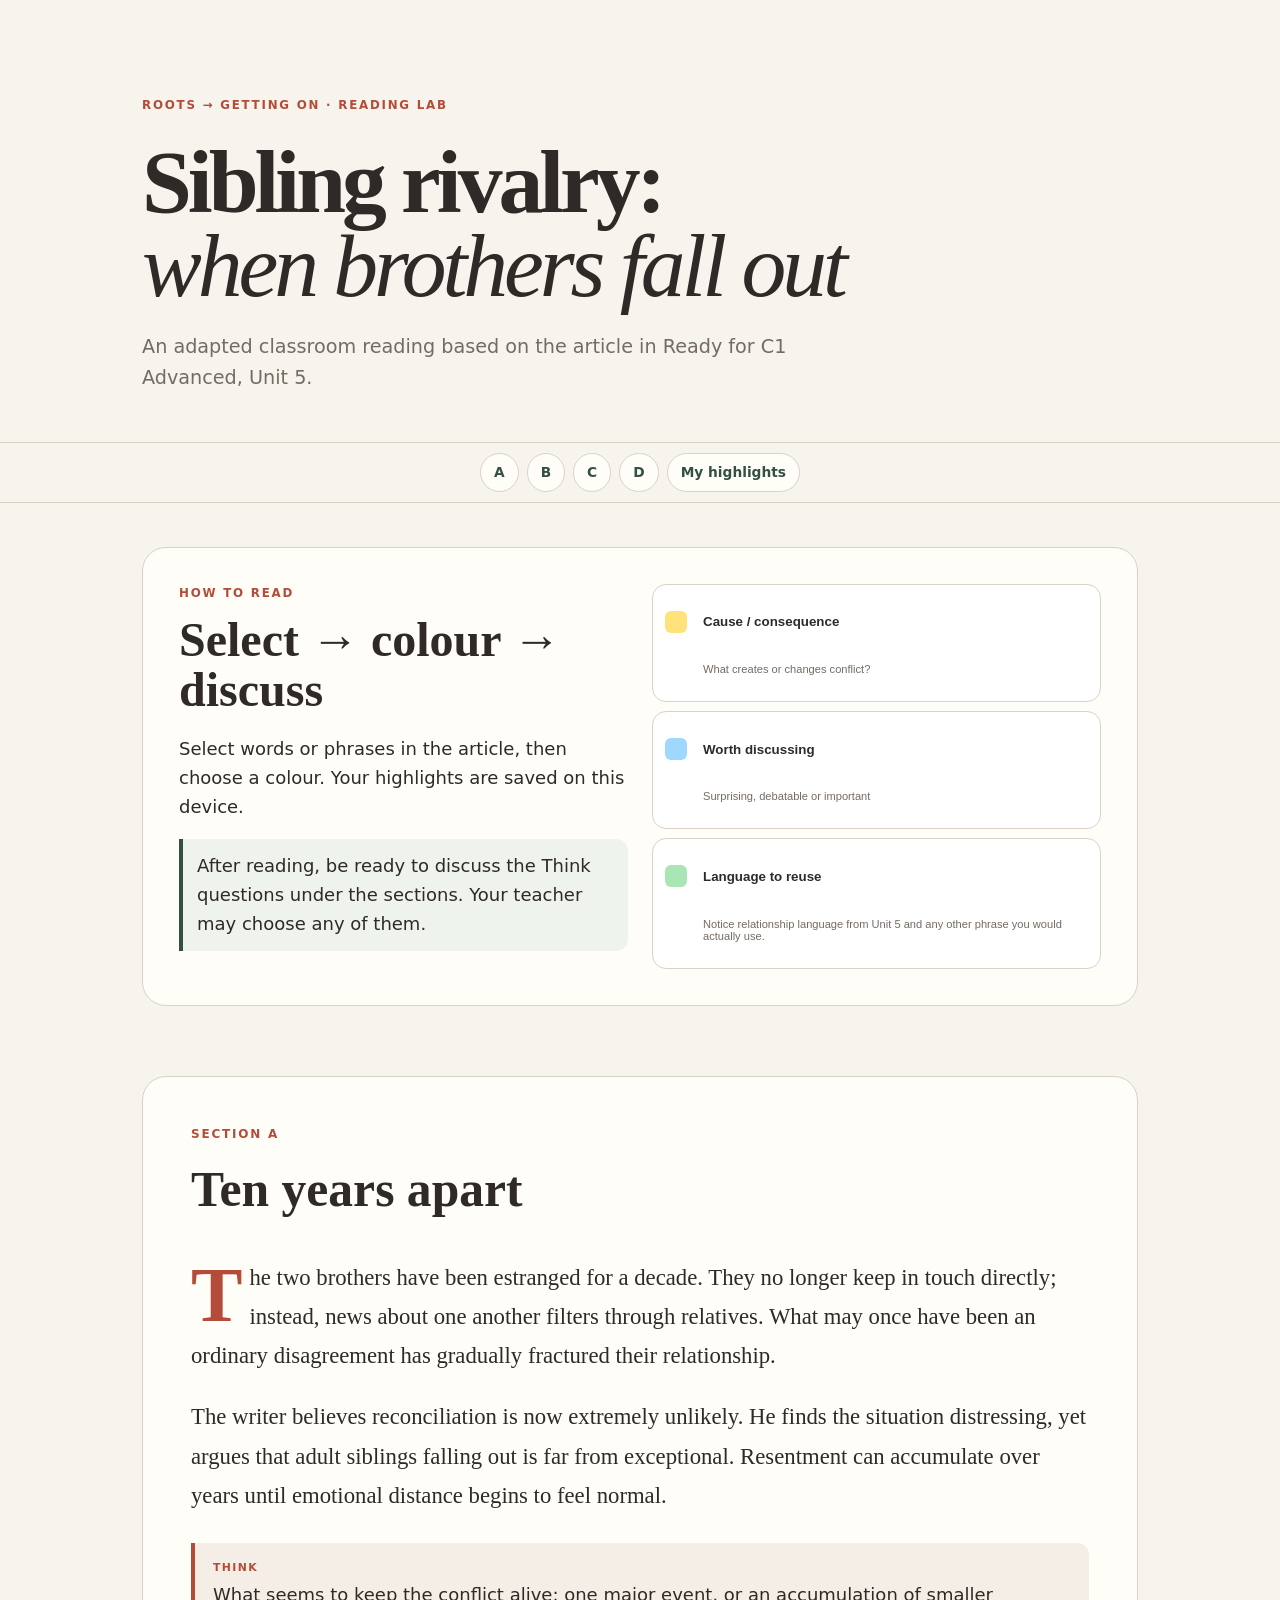
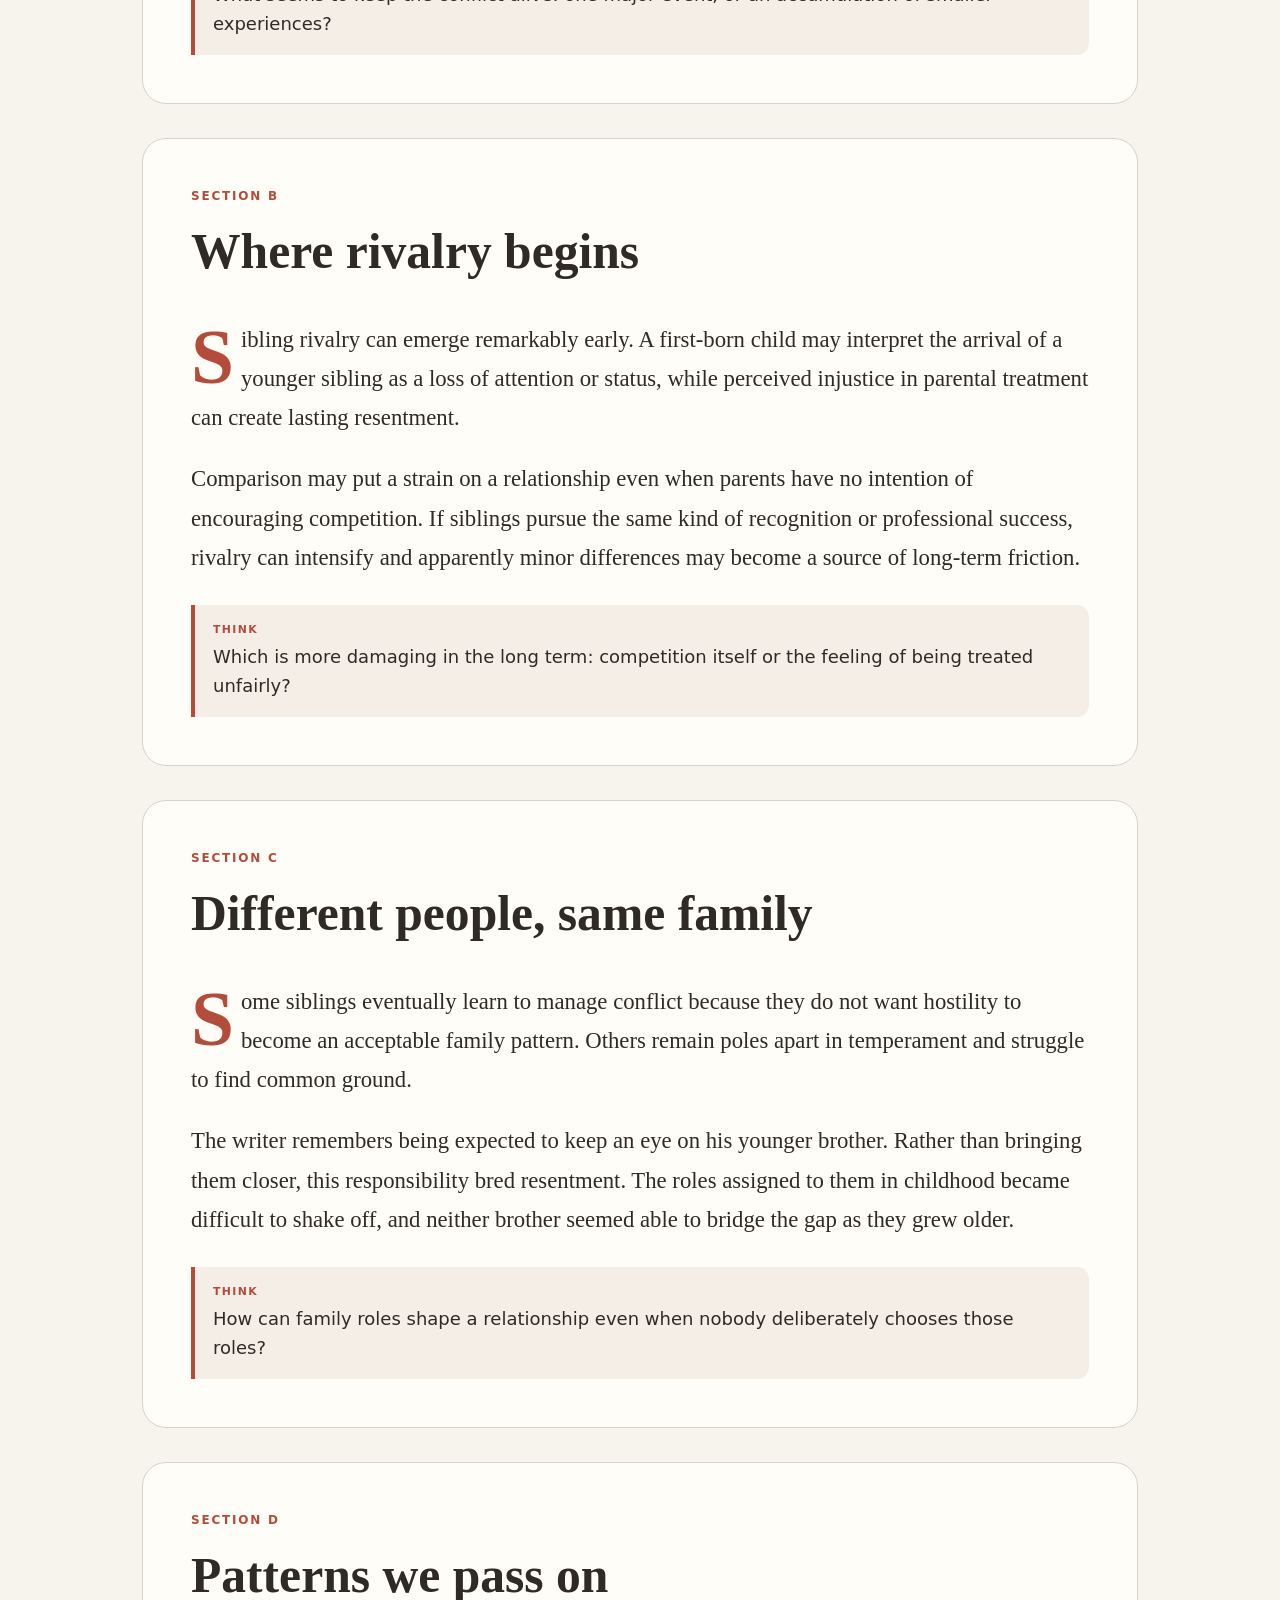
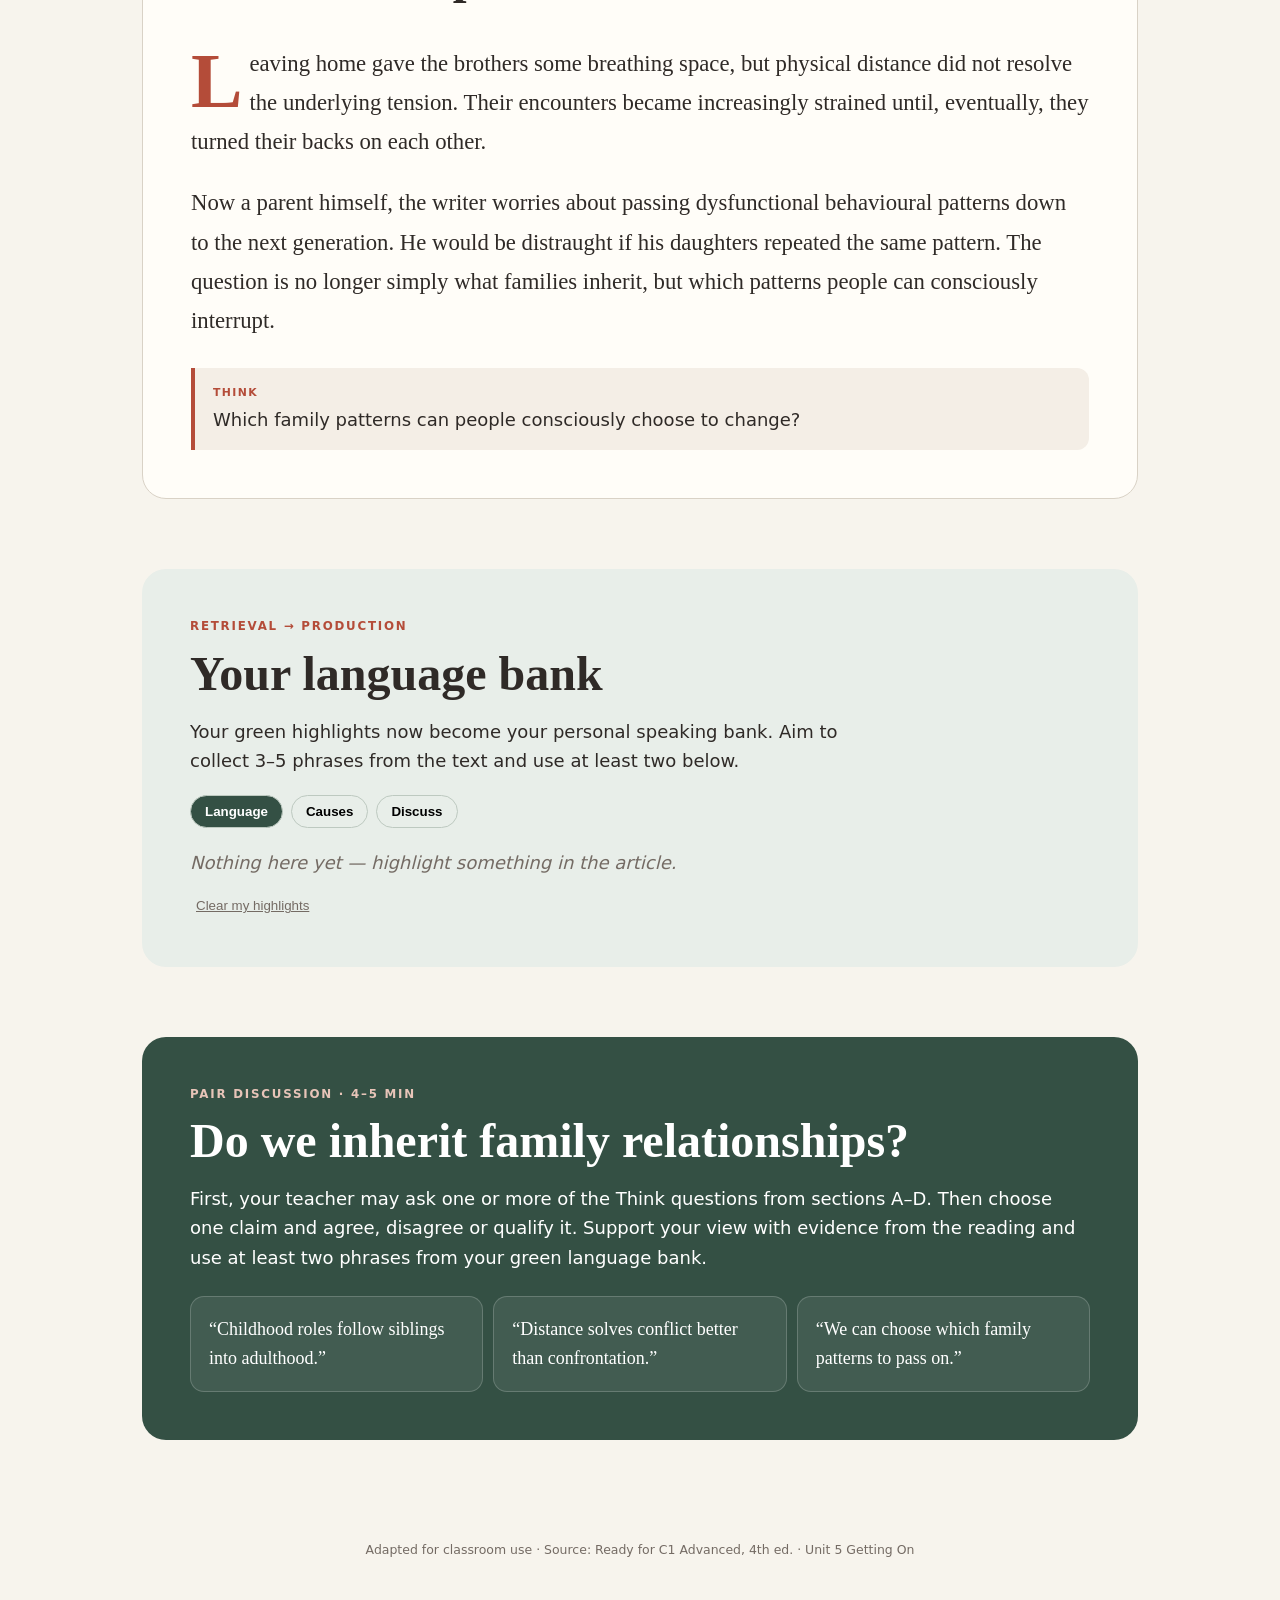
==== commit dd62fbce: "Remove bold vocabulary cues from reading" ====
--- a/family-relationships/sibling-rivalry/index.html
+++ b/family-relationships/sibling-rivalry/index.html
@@ -11,68 +11,62 @@
 <header class="hero">
   <div class="eyebrow">ROOTS → GETTING ON · READING LAB</div>
   <h1>Sibling rivalry:<br><em>when brothers fall out</em></h1>
-  <p class="dek">An adapted classroom reading based on the article in <strong>Ready for C1 Advanced, Unit 5</strong>.</p>
+  <p class="dek">An adapted classroom reading based on the article in Ready for C1 Advanced, Unit 5.</p>
 </header>
 <nav class="progress" aria-label="Article sections"><a href="#section-a">A</a><a href="#section-b">B</a><a href="#section-c">C</a><a href="#section-d">D</a><a href="#your-highlights">My highlights</a></nav>
 <main>
 <section class="instructions">
  <div><div class="eyebrow">HOW TO READ</div><h2>Select → colour → discuss</h2>
   <p>Select words or phrases in the article, then choose a colour. Your highlights are saved on this device.</p>
-  <p class="teacher-note">After reading, be ready to discuss the <strong>Think</strong> questions under the sections. Your teacher may choose any of them.</p>
+  <p class="teacher-note">After reading, be ready to discuss the Think questions under the sections. Your teacher may choose any of them.</p>
  </div>
  <div class="legend">
    <button data-color="cause" type="button"><i class="yellow"></i><b>Cause / consequence</b><small>What creates or changes conflict?</small></button>
    <button data-color="discuss" type="button"><i class="blue"></i><b>Worth discussing</b><small>Surprising, debatable or important</small></button>
-   <button data-color="language" type="button"><i class="green"></i><b>Language to reuse</b><small>Notice relationship language from Unit 5: e.g. <em>fall out, put a strain on a relationship, turn your back on somebody, keep in touch</em> — and any other phrase you would actually use.</small></button>
+   <button data-color="language" type="button"><i class="green"></i><b>Language to reuse</b><small>Notice relationship language from Unit 5 and any other phrase you would actually use.</small></button>
  </div>
 </section>
-
 <section class="article-section" id="section-a">
   <div class="section-kicker">SECTION A</div><h2>Ten years apart</h2>
   <div class="selectable">
-    <p>The two brothers have been <strong>estranged</strong> for a decade. They no longer <strong>keep in touch</strong> directly; instead, news about one another filters through relatives. What may once have been an ordinary disagreement has gradually <strong>fractured their relationship</strong>.</p>
-    <p>The writer believes <strong>reconciliation</strong> is now extremely unlikely. He finds the situation distressing, yet argues that adult siblings <strong>falling out</strong> is far from exceptional. Resentment can accumulate over years until emotional distance begins to feel normal.</p>
+    <p>The two brothers have been estranged for a decade. They no longer keep in touch directly; instead, news about one another filters through relatives. What may once have been an ordinary disagreement has gradually fractured their relationship.</p>
+    <p>The writer believes reconciliation is now extremely unlikely. He finds the situation distressing, yet argues that adult siblings falling out is far from exceptional. Resentment can accumulate over years until emotional distance begins to feel normal.</p>
   </div>
   <div class="microtask"><span>Think</span>What seems to keep the conflict alive: one major event, or an accumulation of smaller experiences?</div>
 </section>
-
 <section class="article-section" id="section-b">
   <div class="section-kicker">SECTION B</div><h2>Where rivalry begins</h2>
   <div class="selectable">
-    <p>Sibling rivalry can emerge remarkably early. A first-born child may interpret the arrival of a younger sibling as a loss of attention or status, while <strong>perceived injustice</strong> in parental treatment can create lasting resentment.</p>
-    <p>Comparison may <strong>put a strain on a relationship</strong> even when parents have no intention of encouraging competition. If siblings pursue the same kind of recognition or professional success, rivalry can intensify and apparently minor differences may become a source of long-term friction.</p>
+    <p>Sibling rivalry can emerge remarkably early. A first-born child may interpret the arrival of a younger sibling as a loss of attention or status, while perceived injustice in parental treatment can create lasting resentment.</p>
+    <p>Comparison may put a strain on a relationship even when parents have no intention of encouraging competition. If siblings pursue the same kind of recognition or professional success, rivalry can intensify and apparently minor differences may become a source of long-term friction.</p>
   </div>
   <div class="microtask"><span>Think</span>Which is more damaging in the long term: competition itself or the feeling of being treated unfairly?</div>
 </section>
-
 <section class="article-section" id="section-c">
   <div class="section-kicker">SECTION C</div><h2>Different people, same family</h2>
   <div class="selectable">
-    <p>Some siblings eventually learn to manage conflict because they do not want hostility to become an acceptable family pattern. Others remain <strong>poles apart</strong> in temperament and struggle to find common ground.</p>
-    <p>The writer remembers being expected to <strong>keep an eye on</strong> his younger brother. Rather than bringing them closer, this responsibility bred resentment. The roles assigned to them in childhood became difficult to shake off, and neither brother seemed able to bridge the gap as they grew older.</p>
+    <p>Some siblings eventually learn to manage conflict because they do not want hostility to become an acceptable family pattern. Others remain poles apart in temperament and struggle to find common ground.</p>
+    <p>The writer remembers being expected to keep an eye on his younger brother. Rather than bringing them closer, this responsibility bred resentment. The roles assigned to them in childhood became difficult to shake off, and neither brother seemed able to bridge the gap as they grew older.</p>
   </div>
   <div class="microtask"><span>Think</span>How can family roles shape a relationship even when nobody deliberately chooses those roles?</div>
 </section>
-
 <section class="article-section" id="section-d">
   <div class="section-kicker">SECTION D</div><h2>Patterns we pass on</h2>
   <div class="selectable">
-    <p>Leaving home gave the brothers some <strong>breathing space</strong>, but physical distance did not resolve the underlying tension. Their encounters became increasingly strained until, eventually, they <strong>turned their backs on each other</strong>.</p>
-    <p>Now a parent himself, the writer worries about <strong>passing dysfunctional behavioural patterns down</strong> to the next generation. He would be <strong>distraught</strong> if his daughters repeated the same pattern. The question is no longer simply what families inherit, but which patterns people can consciously interrupt.</p>
+    <p>Leaving home gave the brothers some breathing space, but physical distance did not resolve the underlying tension. Their encounters became increasingly strained until, eventually, they turned their backs on each other.</p>
+    <p>Now a parent himself, the writer worries about passing dysfunctional behavioural patterns down to the next generation. He would be distraught if his daughters repeated the same pattern. The question is no longer simply what families inherit, but which patterns people can consciously interrupt.</p>
   </div>
   <div class="microtask"><span>Think</span>Which family patterns can people consciously choose to change?</div>
 </section>
-
 <section class="collection" id="your-highlights">
  <div class="eyebrow">RETRIEVAL → PRODUCTION</div><h2>Your language bank</h2>
- <p class="collection-intro">Your <strong>green highlights</strong> now become your personal speaking bank. Aim to collect 3–5 phrases from the text — especially Unit 5 relationship language — and use at least two below.</p>
+ <p class="collection-intro">Your green highlights now become your personal speaking bank. Aim to collect 3–5 phrases from the text and use at least two below.</p>
  <div class="tabs"><button class="tab active" data-filter="language">Language</button><button class="tab" data-filter="cause">Causes</button><button class="tab" data-filter="discuss">Discuss</button></div>
  <div id="highlight-list" class="highlight-list"></div><button id="clear-all" class="clear" type="button">Clear my highlights</button>
 </section>
-
 <section class="final-task">
  <div class="eyebrow">PAIR DISCUSSION · 4–5 MIN</div><h2>Do we inherit family relationships?</h2>
- <p>First, your teacher may ask one or more of the <strong>Think</strong> questions from sections A–D. Then choose one claim and agree, disagree or qualify it. Support your view with evidence from the reading and use at least <strong>two phrases from your green language bank</strong>.</p>
+ <p>First, your teacher may ask one or more of the Think questions from sections A–D. Then choose one claim and agree, disagree or qualify it. Support your view with evidence from the reading and use at least two phrases from your green language bank.</p>
  <div class="claims"><blockquote>“Childhood roles follow siblings into adulthood.”</blockquote><blockquote>“Distance solves conflict better than confrontation.”</blockquote><blockquote>“We can choose which family patterns to pass on.”</blockquote></div>
 </section>
 </main>
